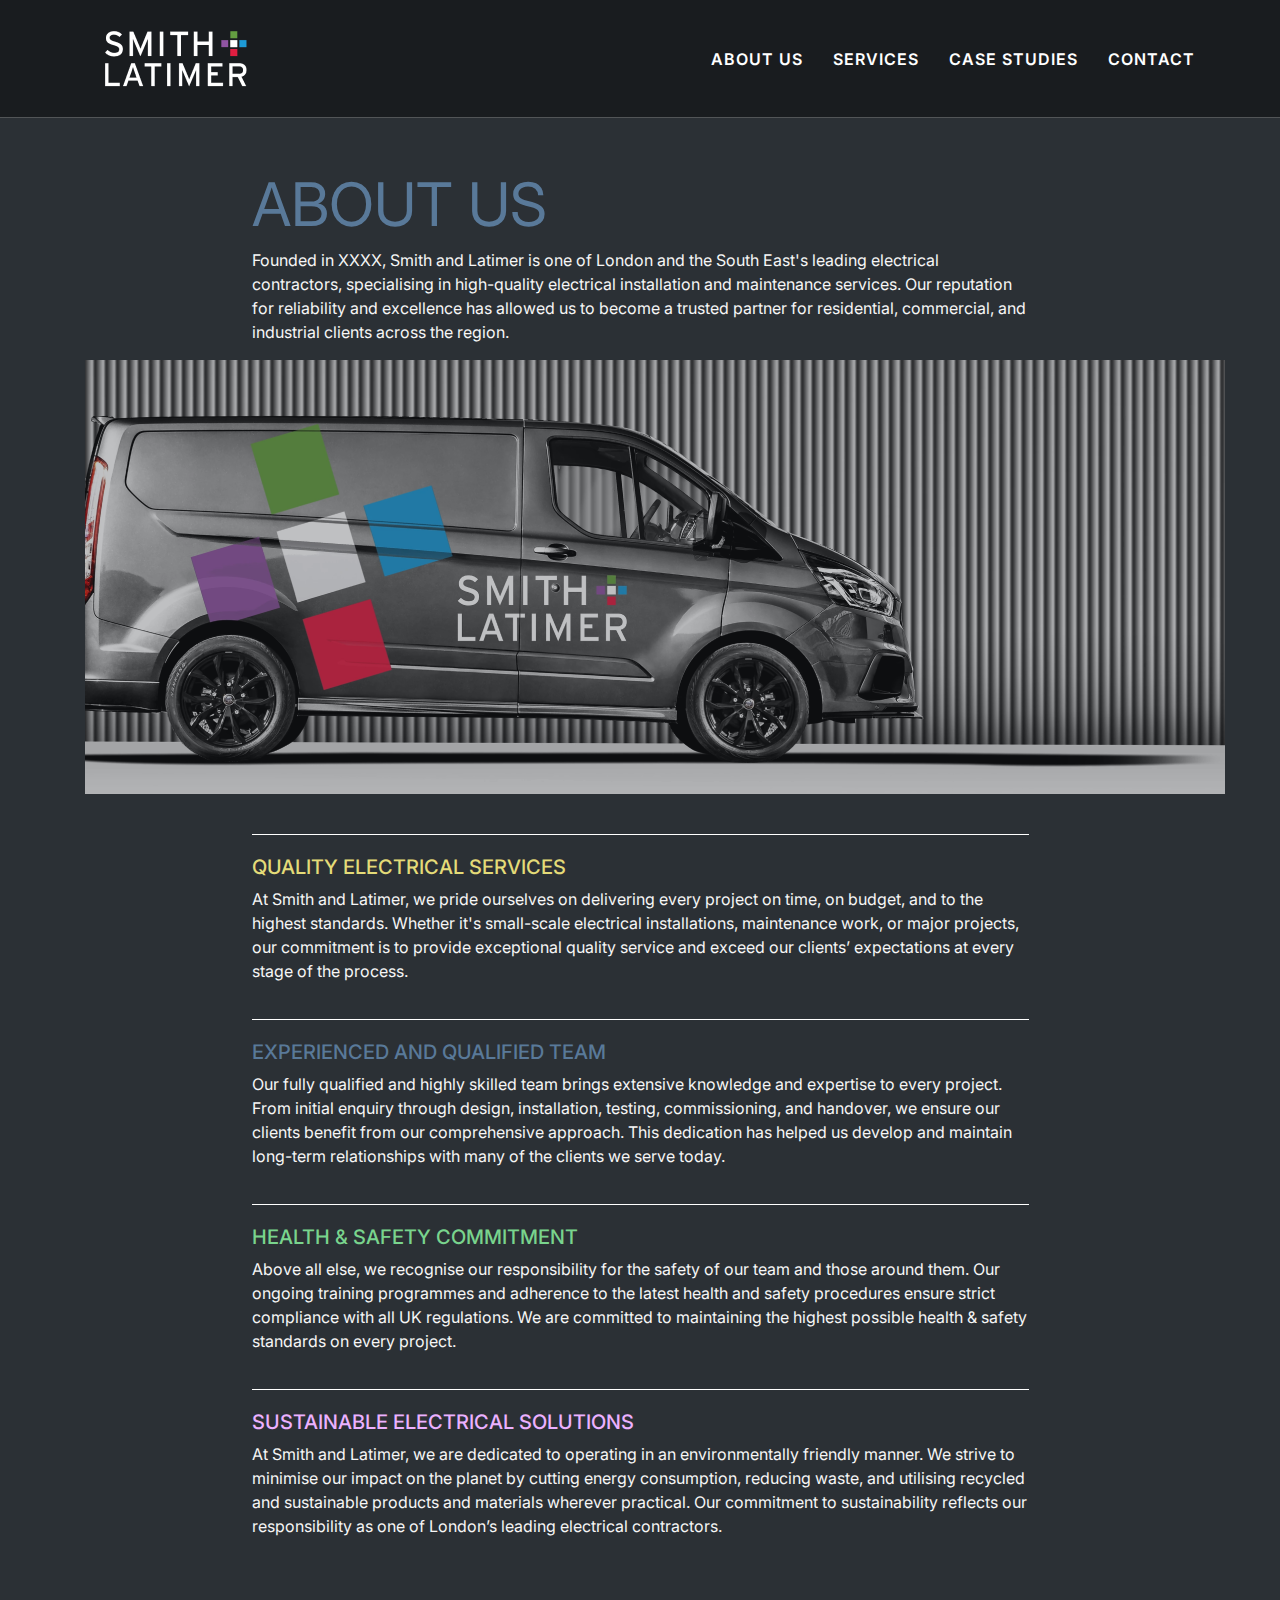
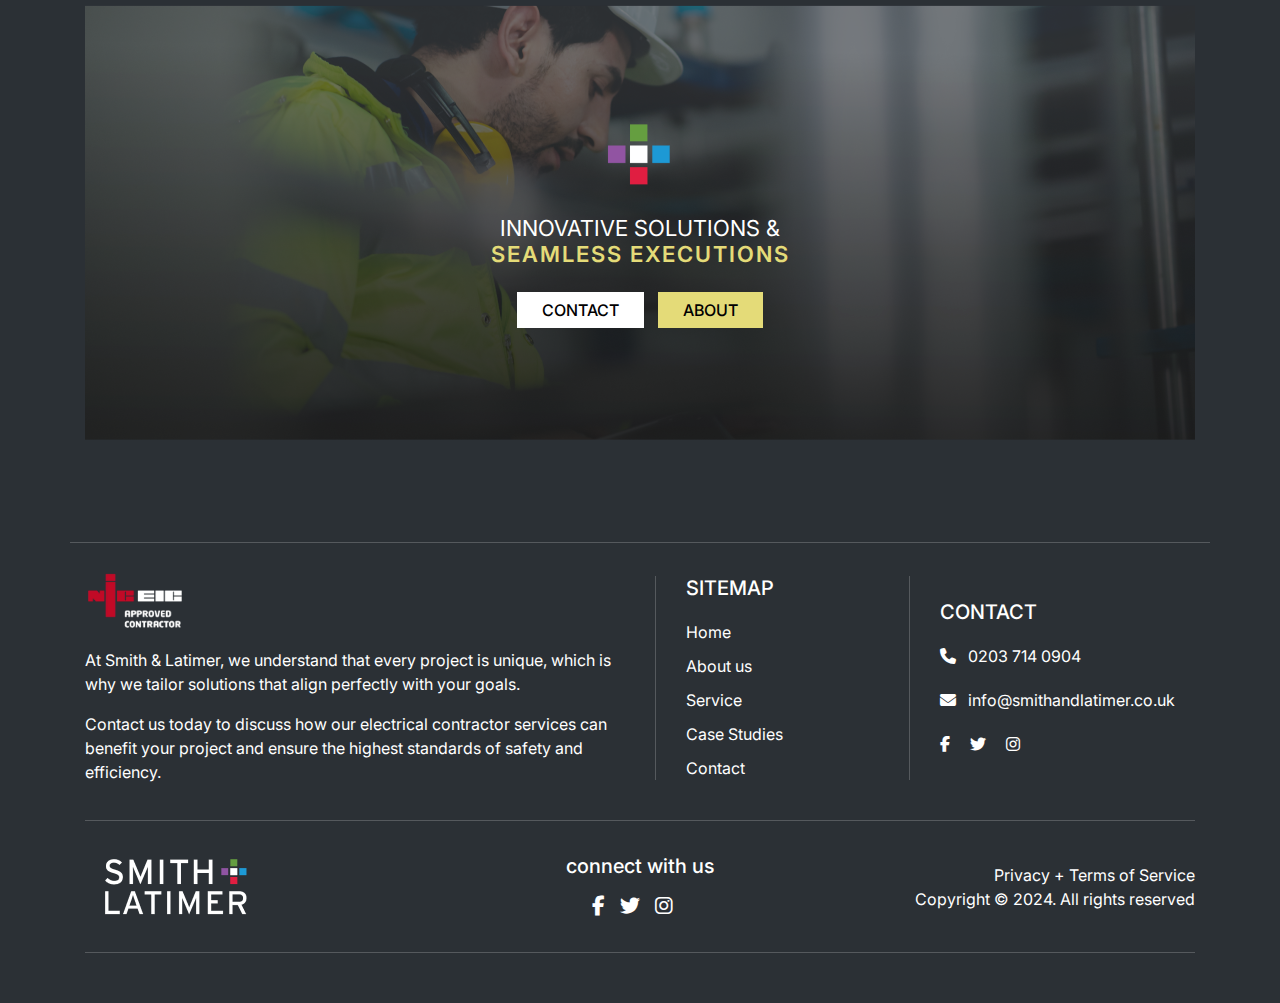
==== about-us.html @ d6395046 "first commit" ====
<!DOCTYPE html>
<html lang="en">

<head>
    <meta charset="UTF-8">
    <meta name="viewport" content="width=device-width, initial-scale=1.0">
    <title> Smith & Latimer-About-Us</title>
    <!-- bootstrap css -->
    <link rel="stylesheet" href="https://cdn.jsdelivr.net/npm/bootstrap@4.6.2/dist/css/bootstrap.min.css">
    <!-- fontawesome -->
    <link rel="stylesheet" href="https://cdnjs.cloudflare.com/ajax/libs/font-awesome/6.7.2/css/all.min.css" integrity="sha512-Evv84Mr4kqVGRNSgIGL/F/aIDqQb7xQ2vcrdIwxfjThSH8CSR7PBEakCr51Ck+w+/U6swU2Im1vVX0SVk9ABhg==" crossorigin="anonymous" referrerpolicy="no-referrer" />
    <link href="https://fonts.googleapis.com/css2?family=Lora&family=Raleway&display=swap" rel="stylesheet">
   <!--  google font -->
   <link href="https://fonts.googleapis.com/css2?family=Inter:ital,opsz,wght@0,14..32,100..900;1,14..32,100..900&display=swap" rel="stylesheet">
    <!-- animate -->
    <link rel="stylesheet" href="css/animate.css">
    <!-- css -->
    <link rel="stylesheet" href="css/style.css">
    <!-- responsive -->
    <link rel="stylesheet" href="css/responsive.css">
    <!-- Carousel CSS -->
	<link rel="stylesheet" href="https://cdnjs.cloudflare.com/ajax/libs/OwlCarousel2/2.3.4/assets/owl.carousel.min.css">
</head>

<body>

    <section id="top-menu">
        <nav class="navbar navbar-expand-lg">
            <div class="container">
                <a class="navbar-brand" href="index.html"><img src="images/top-logo.png" alt=""></a>
                <button class="navbar-toggler" type="button" data-toggle="collapse"
                    data-target="#navbarSupportedContent" aria-controls="navbarSupportedContent" aria-expanded="false"
                    aria-label="Toggle navigation">
                    <span class="navbar-toggler-icon"><i class="fas fa-bars"></i></span>
                </button>
                <div class="collapse navbar-collapse" id="navbarSupportedContent">
                    <ul class="navbar-nav">

                        <li class="nav-item">
                            <a href="about-us.html">ABOUT US</a>
                        </li>

                        <li class="nav-item">
                            <a href="our-services.html">SERVICES</a>
                        </li>

                        <li class="nav-item">
                            <a href="sectors.html">CASE STUDIES</a>
                        </li>
                        <li class="nav-item">
                            <a href="#footer">CONTACT</a>
                        </li>

                    </ul>

                </div>


            </div>
        </nav>

    </section>

    <section id="about-us">
        <div class="container">
            <div class="about-all-main">
                <div class="about-us-main">
                    <h1>about us</h1>
                    <p>Founded in XXXX, Smith and Latimer is one of London and the South East's leading electrical contractors, specialising in high-quality electrical installation and maintenance services. Our reputation for reliability and excellence has allowed us to become a trusted partner for residential, commercial, and industrial clients across the region.</p>
                </div>
    
                <img src="images/about-us.png" alt="">

                <div class="about-text top-bar-mar">
                    <h5>Quality Electrical Services</h5>
                    <p>At Smith and Latimer, we pride ourselves on delivering every project on time, on budget, and to the highest standards. Whether it's small-scale electrical installations, maintenance work, or major projects, our commitment is to provide exceptional quality service and exceed our clients’ expectations at every stage of the process.</p>
                </div>
                <div class="about-text blue-title">
                    <h5>Experienced and Qualified Team</h5>
                    <p>Our fully qualified and highly skilled team brings extensive knowledge and expertise to every project. From initial enquiry through design, installation, testing, commissioning, and handover, we ensure our clients benefit from our comprehensive approach. This dedication has helped us develop and maintain long-term relationships with many of the clients we serve today.</p>
                </div>
                <div class="about-text green-title">
                    <h5>Health & Safety Commitment</h5>
                    <p>Above all else, we recognise our responsibility for the safety of our team and those around them. Our ongoing training programmes and adherence to the latest health and safety procedures ensure strict compliance with all UK regulations. We are committed to maintaining the highest possible health & safety standards on every project.</p>
                </div>
                <div class="about-text parple-title">
                    <h5>Sustainable Electrical Solutions</h5>
                    <p>At Smith and Latimer, we are dedicated to operating in an environmentally friendly manner. We strive to minimise our impact on the planet by cutting energy consumption, reducing waste, and utilising recycled and sustainable products and materials wherever practical. Our commitment to sustainability reflects our responsibility as one of London’s leading electrical contractors.</p>
                </div>
            </div>
           
        </div>
    </section>

    <section id="solution">
        <div class="container solution-pad">
            <div class="solution-main">
                <img src="images/solution.png" alt="">
                <h5>Innovative Solutions &<br> <span>Seamless Executions</span></h5>

                <div class="solution-btn">
                    <a class="wt" href="#footer">Contact</a>
                    <a class="yl" href="about-us.html">About</a>
                </div>
            </div>
        </div>
    </section>

    <section id="footer">
        <div class="container">

            <div class="row footer-top ">
                <div class="col-lg-6">
                    <div class="footer-box">
                        <img src="images/footer.png" alt="">
                        <p>At Smith & Latimer, we understand that every project is unique, which is why we tailor solutions that align perfectly with your goals. </p>
                        <p>Contact us today to discuss how our electrical contractor services can benefit your project and ensure the highest standards of safety and efficiency.</p>
                    </div>
                </div>
                <div class="col-lg-3">
                    <div class="footer-box footer-list">

                        <h5>Sitemap</h5>

                        <ul>

                            <li >
                                <a href="index.html">Home</a>
                            </li>
                            <li >
                                <a href="about-us.html">About us</a>
                            </li>
    
                            <li>
                                <a href="our-services.html">Service</a>
                            </li>
    
                            <li>
                                <a href="sectors.html">Case Studies</a>
                            </li>
                            <li >
                                <a href="#footer">Contact</a>
                            </li>
    
                        </ul>
                    </div>
                </div>
                <div class="col-lg-3">
                    <div class="footer-box contact">

                        <h5>Contact</h5>

                        <div class="contact-list">
                            <ul>
                                <li> <a href="tel:0203 714 0904"><i class="fa-solid fa-phone"></i> 0203 714 0904</a> <br></li>
                                <li><a  href="mailto:info@smithandlatimer.co.uk"> <i class="fa-solid fa-envelope"></i> info@smithandlatimer.co.uk</a>
                                </li>
                            </ul>
                            
                            
                        </div>
                        
                        <div class="social-list">
                            <ul>
        
                                <li><a href="#"><i class="fa-brands fa-facebook-f"></i></a></li>
                                <li><a href="#"><i class="fa-brands fa-twitter"></i></a></li>
                                <li><a href="#"><i class="fa-brands fa-instagram"></i></a></li>
                    
                            </ul>
                        </div>
                        
                    </div>
                </div>
            </div>
    
            <div class="footer-btm">

                <div class="footer-left">
                    <a href="#"><img src="images/top-logo.png" alt=""></a>
                </div>
                
                <div class="footer-middle">
                    <h5>connect with us</h5>

                    <ul>
                        <li><a href="#"><i class="fa-brands fa-facebook-f"></i></a></li>
                        <li><a href="#"><i class="fa-brands fa-twitter"></i></a></li>
                        <li><a href="#"><i class="fa-brands fa-instagram"></i></a></li>
                    </ul>

                </div>

                <div class="footer-right">
                    <p>Privacy + Terms of Service <br> Copyright © 2024. All rights reserved</p>
                </div>

            </div>

        </div>
    </section>




    <!-- bootstrap -->
    <script src="https://ajax.googleapis.com/ajax/libs/jquery/3.4.1/jquery.min.js"></script>
    <script src="https://cdnjs.cloudflare.com/ajax/libs/popper.js/1.16.0/umd/popper.min.js"></script>
    <script src="https://cdn.jsdelivr.net/npm/bootstrap@4.6.2/dist/js/bootstrap.bundle.min.js"></script>
    <!-- Carousel JS -->
	<script src="https://cdnjs.cloudflare.com/ajax/libs/OwlCarousel2/2.3.4/owl.carousel.min.js"></script>
    <script src="js/main.js"></script>
</body>

</html>
---- css/style.css ----
*{
    margin: 0;
    padding: 0;
    box-sizing: border-box;
    font-family: "Inter", serif;

}
body{
    background: rgba(43, 48, 53, 1);
}
html{
    scroll-behavior: smooth;
}
li{
     list-style: none;
}
body{
    background: 2B3035;
}
h1{
    font-size: 60px;
}
h2{
    font-size: 62px;
    font-weight: 300;
}

#navbar{
	width: 100%;
	z-index: 1;
    background: url(../images/header-bg.png)no-repeat;
    background-size: cover;
    height: 100vh;
    position: relative;
}
.navbar{
    width: 100%;
    z-index: 99999;
    border-bottom: 1px solid rgba(255, 255, 255, 0.25)
}
.navbar-nav{
	margin-left: auto;
}
.navbar-brand{
    text-decoration: none;
    color: #fff;
    font-weight: 600;
}
.navbar-brand img{
    width: 180px;
}

.nav-item{
	padding-left:30px!important;
}
.nav-item a{
	cursor: pointer;
}

.nav-item a{
    text-decoration: none;
	color: #ffffff;
    font-size: 16px;
    font-weight: 600;
    letter-spacing: 1px;
    
}
/* .nav-item a:hover{
	color: #1D8AD8;
} */
.navbar-toggler-icon{
	color: #ffffff;
}

.header-main{
    padding-top: 100px ;
}
.header-top{
   width: 45%;
   margin: 0 auto;
   text-align: center;
}
.header-top h1{
    text-transform: uppercase;
    color: #ffffff;
    font-weight: 300;

}

.header-top h1 span{
    color:   rgba(228, 219, 120, 1);
    font-weight: 700;
}

.header-bottom{
    width: 70%;
    position: absolute;
    bottom: 100px;
    left: 50%;
    transform: translate(-50%);
}
.header-btm{
    display: flex;
    align-items: center;
    justify-content: space-between;
    padding-top: 50px;
}

.header-btm-box a{
    color: #FFF;
    text-decoration: none;
    border-bottom: 1px #FFF solid;
}
#smith{
    width: 100%;
    padding: 100px 0;
}
.title{
    width: 45%;
    margin: 0 auto;
    margin-bottom: 50px;
}
.title h2{
    color: rgba(89, 121, 153, 1);
}
.title p{
    color:rgba(246, 246, 246, 1);
    margin-top: 20px;
}
.smith-box{
    padding: 30px ;
    background: url(../images/service-1.png);
    height: 320px;
}
.box-2{
    background: url(../images/service-2.png);
}
.box-3{
    background: url(../images/service-3.png);
}
.box-4{
    background: url(../images/service-4.png);
}
.box-5{
    background: url(../images/service-5.png);
}
.box-6{
    background: url(../images/service-6.png);
}

.smith-box h5{
    text-transform: uppercase;
    font-weight: 700;
    color: rgba(89, 121, 153, 1);
}
.smith-box p{
    color: #FFF;
    margin-top: 20px;
}
.box-mar{
    margin-top: 30px;
}
#choose{
    width: 100%;
    padding-bottom: 100px ;
}
.choose-box{
    background: rgba(73, 82, 91, 1);
    padding: 30px ;
    height: 100%;
    transition: .4s;
}
.choose-box:hover{
    transform: scale(1.1);
}
.choose-box h5{
    text-transform: uppercase;
    font-weight: 700;
    color: #FFF;

}
.choose-box p{
    color: rgba(255, 255, 255, 1);
    
}
.choose-box h1{
    font-size: 50px;
    color: rgba(121, 212, 141, 1);  
}
.gren h2{
    color: rgba(121, 212, 141, 1);  
}
#service{
    width: 100%;
    padding-bottom: 100px;
}
.service-box{
    padding: 30px ;
    border: 2px solid rgba(228, 219, 120, 1);
    height: 150px;
    margin-bottom: 30px;
    justify-content: center;
    display: flex;
    align-items: center;
    color: rgba(255, 255, 255, 1);
    letter-spacing: 2px;
    
}
.service-box:hover h4{
    transform: scale(1.2);
}
.service-box h4{
    margin-bottom: 0;
    text-transform: uppercase;
    font-weight: 400;
    transition: .4s;
}
.ser-box{
    text-align: center;
}
.box-mar{
    margin-top: 30px;
}
#solution{
    width: 100%;
    padding-bottom: 70px;
}
.solution-main{
    width: 100%;
    background: url(../images/solution-bg.png) center center no-repeat;
    text-align: center;
    padding: 150px 0;
}
.solution-main img{
    width: 120px;
}
.solution-main h5{
    font-size: 22px;
    margin-top: 30px;
    text-transform: uppercase;
    color: rgba(255, 255, 255, 1);
    font-weight: 400;
}
.solution-main h5 span{
    text-transform: uppercase;
    color: rgba(228, 219, 120, 1);
    font-weight: 600;
    letter-spacing: 2px;
}
.solution-btn{
    margin-top: 30px;
}
.solution-btn a{
    padding: 8px 25px;
    color: rgb(0, 0, 0);
    font-weight: 500;
    text-decoration: none;
    text-transform: uppercase;
}
.wt{
    background: #ffffff;
    margin-right: 10px;
}
.yl{
    background:  rgba(228, 219, 120, 1);
}
#footer{
    width: 100%;
    color: rgba(255, 255, 255, 1);
  
}

.footer-top{
    border-top: 1px solid  rgba(255, 255, 255, 0.2); 
    padding-top: 30px;
    display: flex;
    align-items: center;
    padding-bottom: 20px;
}
.footer-box img{
    width: 100px;
    margin-bottom: 20px;
}
.footer-box h5{
    text-transform: uppercase;
    margin-bottom: 20px;
}
.footer-list{
    padding: 0 30px;
    border-left: 1px solid  rgba(255, 255, 255, 0.2);
    border-right: 1px solid  rgba(255, 255, 255, 0.2);
}
.footer-list ul li {
    margin-top: 10px;
}
.footer-list ul li a{
    color: rgba(255, 255, 255, 1);
    text-decoration: none;
}
.social-list ul {
    display: flex;
    align-items: center;
    margin-top: 20px;
}
.social-list ul li{
   margin-right: 20px;
}
.contact a{
    color: rgba(255, 255, 255, 1);
    text-decoration: none;
}
.contact-list ul li {
    margin-bottom: 20px;
   
}
.contact-list ul li a i {
    margin-right: 8px;
   
}
.footer-btm{
    width: 100%;
    display: flex;
    align-items: center;
    padding: 20px 0;
    border-top: 1px solid  rgba(255, 255, 255, 0.2);
    border-bottom: 1px solid  rgba(255, 255, 255, 0.2);
    margin-bottom: 50px;
}
.footer-left{
    width:33.33333%;
}
.footer-middle{
    width: 33.33333%;
    text-align: center;
    justify-content: center;
}
.footer-right{
    width:33.33333%;
    text-align: right;
}
.footer-right p{
   margin-bottom: 0;
}
.footer-middle ul{
    display: flex;
    align-items: center;
    justify-content: center;
    margin-bottom: 0;
}
.footer-middle ul li{
    margin-right: 15px;
    
}
.footer-middle ul li a i{
    margin-top: 10px;
    font-size: 20px;
    color: rgba(255, 255, 255, 1);
}


/* about-us */
#top-menu{
    background: rgba(0, 0, 0, 0.4);
}
#about-us{
    width: 100%;
}
.about-us-main{
    width: 70%;
    margin: 0 auto;
    padding-top: 50px;
}
.about-us-main h1{
    color: rgba(89, 121, 153, 1);
    font-weight: 400;
    text-transform: uppercase;
}
.about-us-main p{
    color: rgba(246, 246, 246, 1);
}
.colm-photo{
    width: 100%;
}
.colm-photo img{
    width: 100%;
    margin: 40px 0;
}
.about-text{
    width: 70%;
    margin: 0 auto;
    border-top: 1px solid  rgba(255, 255, 255, 1);
    padding: 20px 0;
}
.about-text h5{
    text-transform: uppercase;
    color: rgba(228, 219, 120, 1);

}
.about-text p{
    color: rgba(246, 246, 246, 1);
}

.blue-title h5{
    color: rgba(89, 121, 153, 1);
}
.green-title h5{
    color: rgba(121, 212, 141, 1);
}
.parple-title h5{
    color: rgba(235, 177, 255, 1);
}
.parple-title h1{
    color: rgba(235, 177, 255, 1);
}
.yellow-title h1{
    color: rgba(228, 219, 120, 1);
}
.about-text img{
    margin: 20px 0 ;
}
.about-text ul {
    margin-left: 20px;
}
.about-text ul li{
    list-style: disc;
    color: rgba(246, 246, 246, 1);
    margin-bottom: 10px;
}
.about-text ul li span{
    font-weight: 700;
    color: rgba(246, 246, 246, 1);
}
.mar-btm{
    margin-bottom: 30px;
}
.sectors-solution{
    padding: 150px 30px;
}
.about-text h4{
    font-size: 18px;
    color: rgba(246, 246, 246, 1);
    margin-bottom: 20px;
    font-weight: 700;
}
.colm-photo{
    margin-bottom: 40px;
}
.top-bar-mar{
    margin-top: 40px;
}
---- css/responsive.css ----
@media  screen and (max-width: 1199px){
    .header-top{
        width: 60%;
    }
    .header-bottom{
        width: 80%;
    }
}
@media  screen and (max-width: 992px){
    .header-top{
        width: 80%;
    }
    .title{
        width: 70%;
    }
    .top-mar{
        margin-top: 30px;
    }
    .footer-list{
        border: none;
    }
    .footer-list{
        padding: 20px 0;
    }
}
@media  screen and (max-width: 883px){
    .header-bottom {
        width: 93%;
    }
}
@media  screen and (max-width: 820px){
    h1 {
        font-size: 45px;
    }
    .header-bottom{
        margin-top: 100px;
        position: relative;
    }
    #navbar{
        height: auto;
        background-position: center;
    }
    .header-top {
        width: 100%;
       
    }
    .header-main {
        padding-bottom: 30px ;
    }
    .header-top h1 {
       font-size: 25px;
    }
    .header-btm{
        display: block;
    }
    .header-btm-box{
        margin-bottom: 10px;
    }


    .nav-item {
        padding-left: 20px !important;
        margin-top: 10px;

    }
    .title {
        width: 100%;
        text-align: center;
    }
    .title h2 {
        font-size: 52px;
    }
    .top-mar{
        margin-top: 30px;
    }
    .solution-pad{
        padding-right: 0px;
        padding-left: 0px;
    }
    .solution-main {
        padding: 100px 0;
    }
    .footer-list {
        padding: 20px 0px;
        border: none;
        border-top: 1px solid rgba(255, 255, 255, 0.2);
        border-bottom: 1px solid rgba(255, 255, 255, 0.2);
    }
    .contact{
        margin-top: 30px;
    }
    .footer-top {
        border: none;
        padding-top: 0px;
       
    }
    .service-box h4{
        font-size: 13px;
    }
    .choose-box h5 {
        font-size: 18px;
        font-weight: 600;
        
    }
    .choose-box h1 {
        font-size: 40px;
    }
    #smith {
        padding: 50px 0;
    }

    .about-us-main {
        width: 100%;
    }
    .about-text {
        width: 100%;
    }
    .about-all-main img{
        width: 100%;
        
    }
    .footer-btm{
        display: block;
    }
    .footer-left {
        width: 100%;
        text-align: center;
    }
    .footer-middle {
        display: none;
    }

    .footer-right {
        width: 100%;
        text-align: center;
        margin-top: 20px;
    }

}
@media  screen and (max-width: 414px){


}
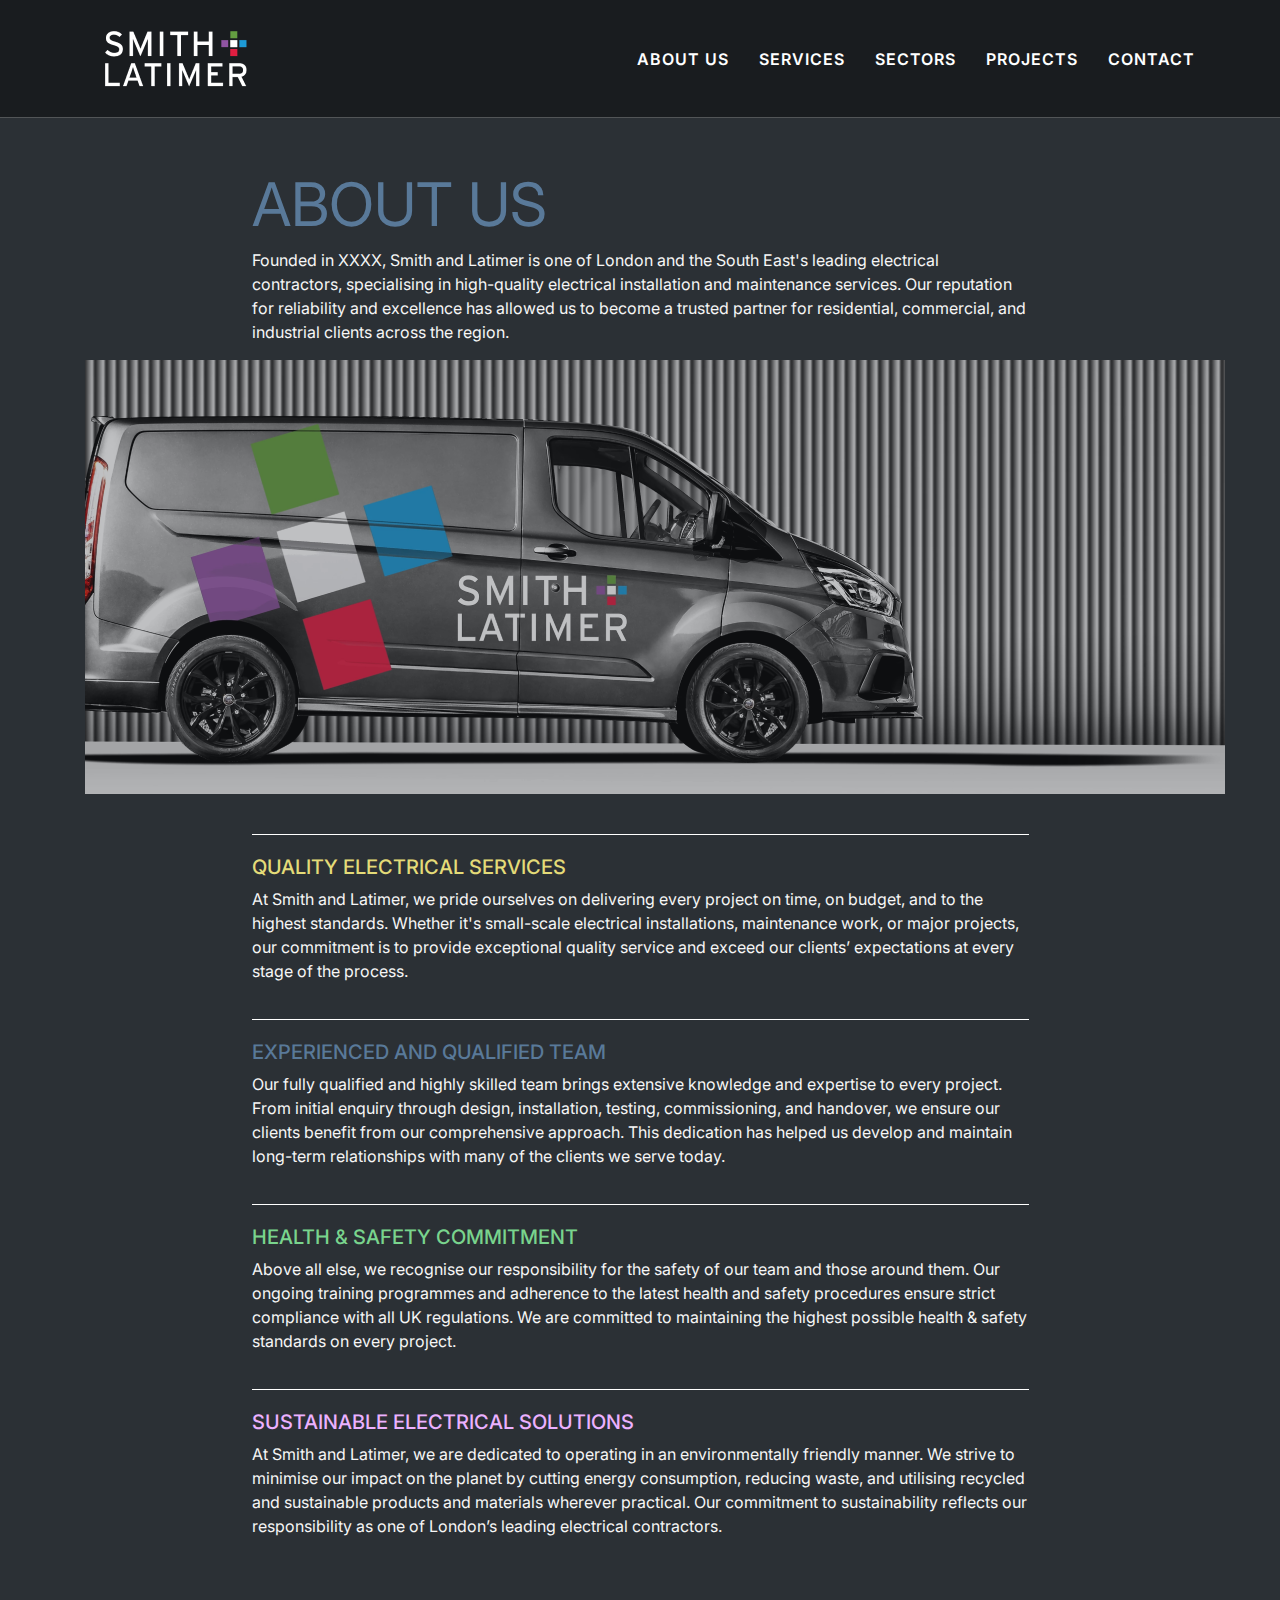
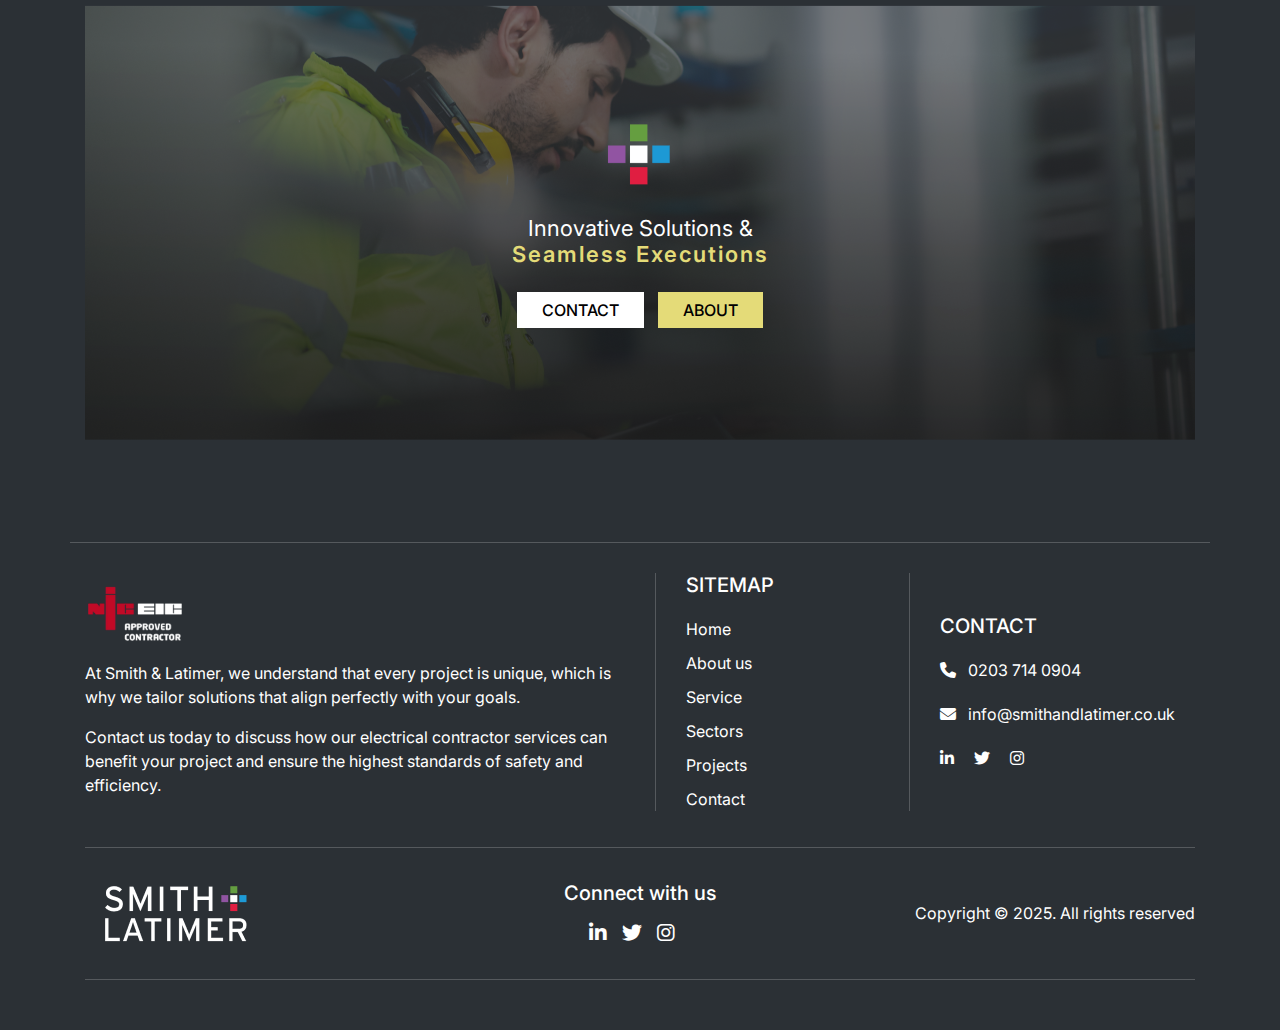
==== commit be027bef: "shfdf" ====
--- a/about-us.html
+++ b/about-us.html
@@ -43,12 +43,15 @@
                         <li class="nav-item">
                             <a href="our-services.html">SERVICES</a>
                         </li>
-
-                        <li class="nav-item">
-                            <a href="sectors.html">CASE STUDIES</a>
-                        </li>
-                        <li class="nav-item">
-                            <a href="#footer">CONTACT</a>
+                        <li class="nav-item">
+                            <a href="sectors.html">Sectors</a>
+                        </li>
+
+                        <li class="nav-item">
+                            <a href="projects.html">Projects</a>
+                        </li>
+                        <li class="nav-item">
+                            <a href="mailto:info@smithandlatimer.co.uk">CONTACT</a>
                         </li>
 
                     </ul>
@@ -136,10 +139,13 @@
                             </li>
     
                             <li>
-                                <a href="sectors.html">Case Studies</a>
+                                <a href="sectors.html">Sectors</a>
+                            </li>
+                            <li>
+                                <a href="projects.html">Projects</a>
                             </li>
                             <li >
-                                <a href="#footer">Contact</a>
+                                <a href="mailto:info@smithandlatimer.co.uk">Contact</a>
                             </li>
     
                         </ul>
@@ -163,9 +169,9 @@
                         <div class="social-list">
                             <ul>
         
-                                <li><a href="#"><i class="fa-brands fa-facebook-f"></i></a></li>
-                                <li><a href="#"><i class="fa-brands fa-twitter"></i></a></li>
-                                <li><a href="#"><i class="fa-brands fa-instagram"></i></a></li>
+                                <li><a href="https://www.linkedin.com/company/smith-latimer/posts/?feedView=all"><i class="fa-brands fa-linkedin-in"></i></a></li>
+                                <li><a href="https://x.com/smithandlatimer"><i class="fa-brands fa-twitter"></i></a></li>
+                                <li><a href=" https://www.instagram.com/smithandlatimer/"><i class="fa-brands fa-instagram"></i></a></li>
                     
                             </ul>
                         </div>
@@ -181,18 +187,18 @@
                 </div>
                 
                 <div class="footer-middle">
-                    <h5>connect with us</h5>
+                    <h5>Connect with us</h5>
 
                     <ul>
-                        <li><a href="#"><i class="fa-brands fa-facebook-f"></i></a></li>
-                        <li><a href="#"><i class="fa-brands fa-twitter"></i></a></li>
-                        <li><a href="#"><i class="fa-brands fa-instagram"></i></a></li>
+                        <li><a href="https://www.linkedin.com/company/smith-latimer/posts/?feedView=all"><i class="fa-brands fa-linkedin-in"></i></a></li>
+                                <li><a href="https://x.com/smithandlatimer"><i class="fa-brands fa-twitter"></i></a></li>
+                                <li><a href=" https://www.instagram.com/smithandlatimer/"><i class="fa-brands fa-instagram"></i></a></li>
                     </ul>
 
                 </div>
 
                 <div class="footer-right">
-                    <p>Privacy + Terms of Service <br> Copyright © 2024. All rights reserved</p>
+                    <p> Copyright © 2025. All rights reserved</p>
                 </div>
 
             </div>
--- a/css/style.css
+++ b/css/style.css
@@ -58,6 +58,7 @@
 }
 
 .nav-item a{
+    text-transform: uppercase;
     text-decoration: none;
 	color: #ffffff;
     font-size: 16px;
@@ -237,12 +238,12 @@
 .solution-main h5{
     font-size: 22px;
     margin-top: 30px;
-    text-transform: uppercase;
+    
     color: rgba(255, 255, 255, 1);
     font-weight: 400;
 }
 .solution-main h5 span{
-    text-transform: uppercase;
+    
     color: rgba(228, 219, 120, 1);
     font-weight: 600;
     letter-spacing: 2px;
